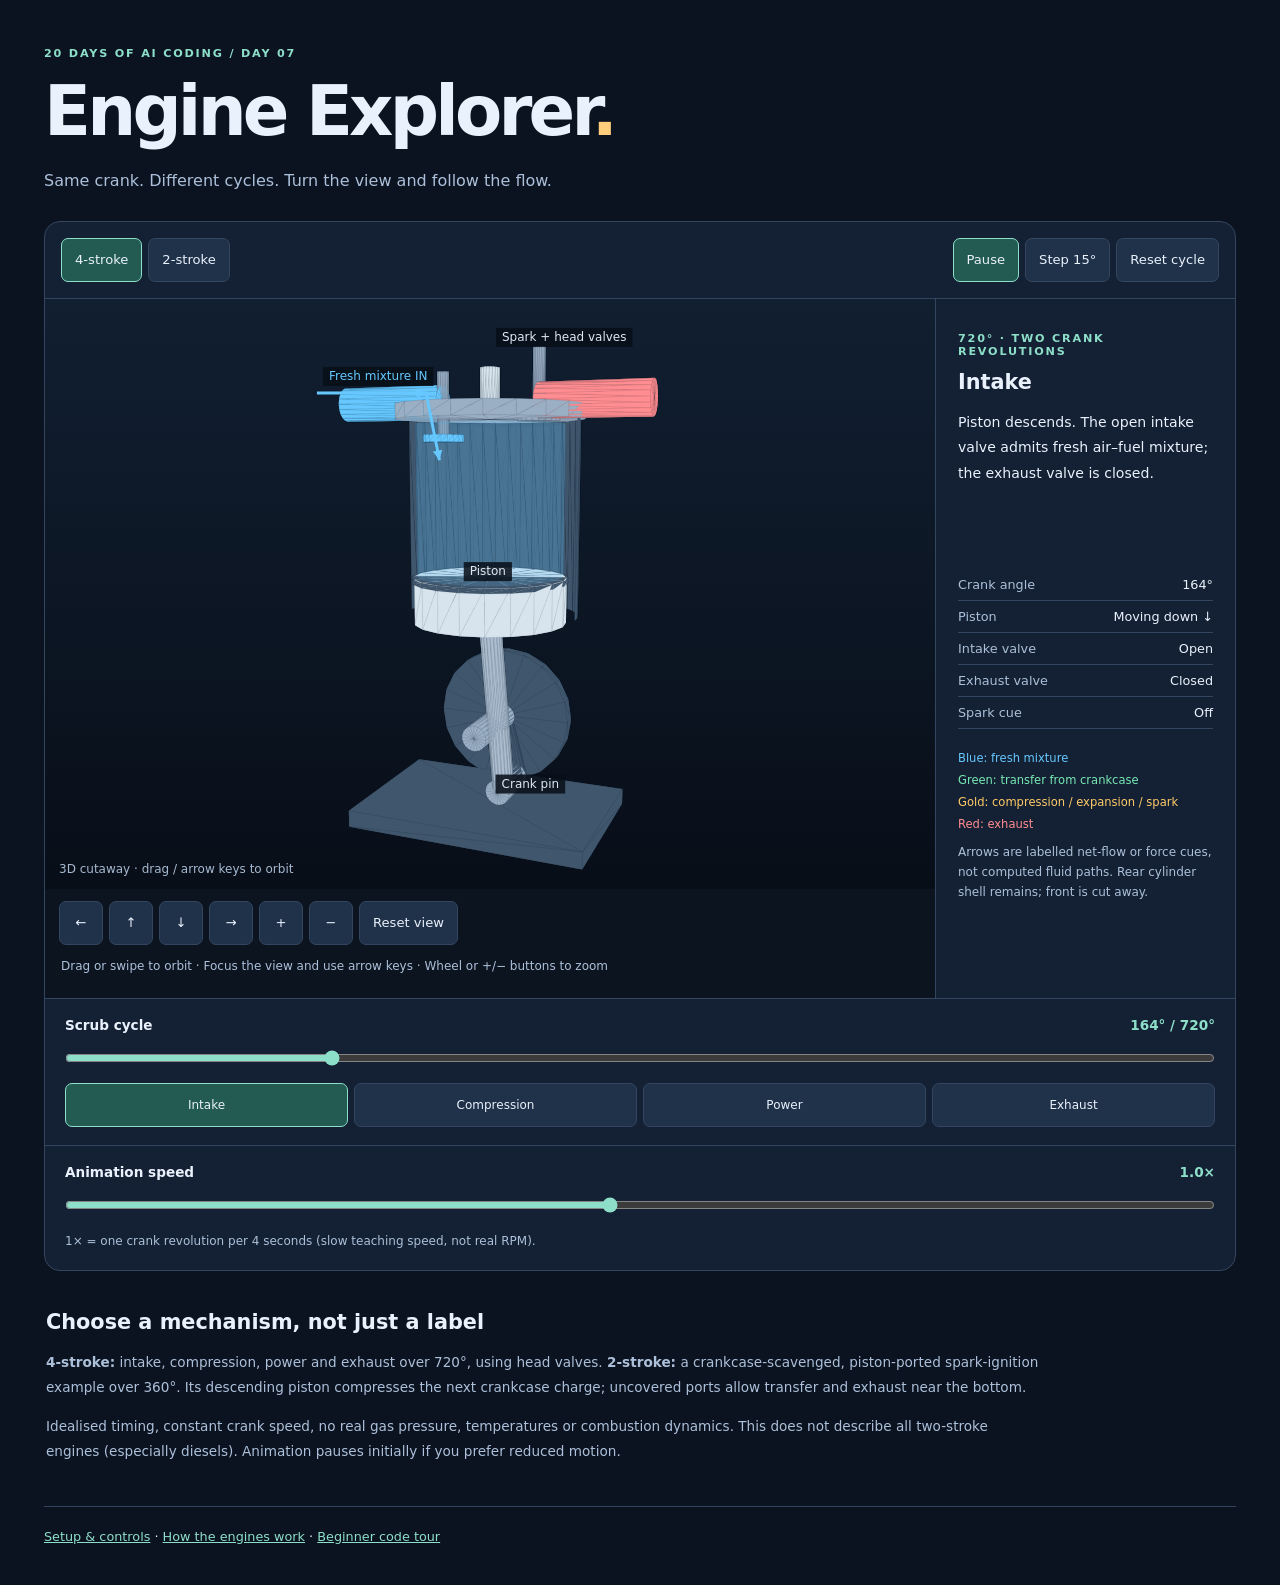
==== day-07-engine-explorer/index.html @ 9f5e90ee "Day 07: add rotatable 3D two-stroke and four-stroke Engine Explorer" ====
<!doctype html>
<html lang="en">
<head>
  <meta charset="utf-8">
  <meta name="viewport" content="width=device-width, initial-scale=1">
  <meta name="color-scheme" content="dark">
  <title>Engine Explorer · Day 07</title>
  <link rel="stylesheet" href="style.css">
  <!-- Deferred scripts run in this order, after document parsing. -->
  <script src="engine.js" defer></script>
  <script src="renderer.js" defer></script>
  <script src="app.js" defer></script>
</head>
<body>
<main>
  <header><p class="eyebrow">20 days of AI coding / day 07</p><h1>Engine Explorer<span>.</span></h1><p class="intro">Same crank. Different cycles. Turn the view and follow the flow.</p></header>
  <section class="explorer" aria-label="Interactive three-dimensional engine animation">
    <div class="toolbar">
      <div class="switch" role="group" aria-label="Engine type"><button id="four" type="button" aria-pressed="true">4-stroke</button><button id="two" type="button" aria-pressed="false">2-stroke</button></div>
      <div class="buttons"><button id="play" type="button" aria-pressed="true">Pause</button><button id="step" type="button">Step 15°</button><button id="reset-cycle" type="button">Reset cycle</button></div>
    </div>
    <div class="workspace">
      <div class="visual">
        <!-- Canvas draws projected 3D geometry. The captions and state list below
             provide text equivalents; this is not a native accessible 3D widget. -->
        <canvas id="engine-view" tabindex="0" aria-label="Rotatable 3D cutaway of a four-stroke engine" aria-describedby="view-help">Your browser needs HTML canvas support.</canvas>
        <div class="camera-tools" role="group" aria-label="Camera controls"><button id="orbit-left" type="button" aria-label="Rotate view left">←</button><button id="orbit-up" type="button" aria-label="Rotate view up">↑</button><button id="orbit-down" type="button" aria-label="Rotate view down">↓</button><button id="orbit-right" type="button" aria-label="Rotate view right">→</button><button id="zoom-in" type="button" aria-label="Zoom in">+</button><button id="zoom-out" type="button" aria-label="Zoom out">−</button><button id="reset-view" type="button">Reset view</button></div>
        <p id="view-help" class="hint">Drag or swipe to orbit · Focus the view and use arrow keys · Wheel or +/− buttons to zoom</p>
      </div>
      <aside class="explanation" aria-labelledby="phase-title">
        <p class="eyebrow" id="cycle-label">720° · two crank revolutions</p>
        <h2 id="phase-title">Intake</h2>
        <p id="caption"></p>
        <dl class="state"><div><dt>Crank angle</dt><dd id="angle-value">0°</dd></div><div><dt>Piston</dt><dd id="direction">At dead centre</dd></div><div><dt id="intake-label">Intake valve</dt><dd id="intake-state"></dd></div><div><dt id="exhaust-label">Exhaust valve</dt><dd id="exhaust-state"></dd></div><div id="transfer-row" hidden><dt>Transfer port</dt><dd id="transfer-state"></dd></div><div><dt>Spark cue</dt><dd id="spark-state"></dd></div></dl>
        <div class="legend"><span class="fresh">Blue: fresh mixture</span><span class="transfer">Green: transfer from crankcase</span><span class="hot">Gold: compression / expansion / spark</span><span class="exhaust">Red: exhaust</span></div>
        <p class="hint">Arrows are labelled net-flow or force cues, not computed fluid paths. Rear cylinder shell remains; front is cut away.</p>
      </aside>
    </div>
    <div class="timeline"><label for="angle">Scrub cycle <output id="angle-output" for="angle">0° / 720°</output></label><input id="angle" type="range" min="0" max="719" value="0" step="1"><div id="stages" class="stages" role="group" aria-label="Jump to engine stage"></div></div>
    <div class="speed"><label for="speed">Animation speed <output id="speed-output" for="speed">1.0×</output></label><input id="speed" type="range" min="0.1" max="2" value="1" step="0.1"><span class="hint">1× = one crank revolution per 4 seconds (slow teaching speed, not real RPM).</span></div>
    <p id="announcement" class="sr-only" role="status" aria-live="polite"></p>
  </section>
  <section class="notes"><h2>Choose a mechanism, not just a label</h2><p><strong>4-stroke:</strong> intake, compression, power and exhaust over 720°, using head valves. <strong>2-stroke:</strong> a crankcase-scavenged, piston-ported spark-ignition example over 360°. Its descending piston compresses the next crankcase charge; uncovered ports allow transfer and exhaust near the bottom.</p><p>Idealised timing, constant crank speed, no real gas pressure, temperatures or combustion dynamics. This does not describe all two-stroke engines (especially diesels). Animation pauses initially if you prefer reduced motion.</p></section>
  <footer><a href="README.md">Setup &amp; controls</a> · <a href="HOW_ENGINES_WORK.md">How the engines work</a> · <a href="LEARNING_GUIDE.md">Beginner code tour</a></footer>
  <noscript><p>Enable JavaScript for animation. The mechanics guide can still be read without it.</p></noscript>
</main>
</body>
</html>
---- day-07-engine-explorer/style.css ----
/* Theme tokens keep all control styling coherent and easy to experiment with. */
:root { color-scheme: dark; --bg:#0b1220; --panel:#142033; --ink:#e9f1fc; --muted:#acc0d9; --line:#34465f; --accent:#8ddfc9; font-family:system-ui,-apple-system,BlinkMacSystemFont,"Segoe UI",sans-serif; color:var(--ink); background:var(--bg); }
* { box-sizing:border-box; }
body { margin:0; }
main { max-width:1240px; margin:auto; padding:36px 24px; }
.eyebrow { color:var(--accent); text-transform:uppercase; font-size:.7rem; letter-spacing:.16em; font-weight:700; }
h1 { font-size:clamp(2.7rem,6vw,4.3rem); letter-spacing:-.055em; margin:8px 0; }
h1 span { color:#ffce7d; }
.intro { color:var(--muted); line-height:1.7; margin-bottom:26px; }
.explorer { background:var(--panel); border:1px solid var(--line); border-radius:16px; overflow:hidden; }
.toolbar { display:flex; justify-content:space-between; align-items:center; gap:12px; flex-wrap:wrap; padding:16px; }
.switch,.buttons,.camera-tools,.stages { display:flex; flex-wrap:wrap; gap:6px; }
button { min-height:44px; font:inherit; font-size:.82rem; padding:9px 13px; border:1px solid var(--line); border-radius:7px; color:var(--ink); background:#20324a; cursor:pointer; }
button:hover { background:#304b69; }
button[aria-pressed="true"] { background:#235b52; border-color:var(--accent); }
:focus-visible { outline:3px solid #ffce7d; outline-offset:3px; }
/* Grid makes a real view/sidebar split; mobile stacks them without shrinking controls. */
.workspace { display:grid; grid-template-columns:minmax(0,1fr) 300px; border-block:1px solid var(--line); }
.visual { min-width:0; background:#0c1420; }
canvas { width:100%; height:590px; display:block; touch-action:none; cursor:grab; }
canvas:active { cursor:grabbing; }
canvas:focus-visible { outline-offset:-4px; }
.camera-tools { padding:12px 14px 0; }
.camera-tools button { min-width:44px; }
.hint { font-size:.75rem; color:var(--muted); line-height:1.65; }
.visual>.hint { padding:0 16px 10px; }
.explanation { padding:22px; border-left:1px solid var(--line); }
h2 { font-size:1.3rem; margin:10px 0; line-height:1.3; }
#caption { font-size:.88rem; line-height:1.8; min-height:145px; }
.state { font-size:.8rem; }
.state>div { display:flex; justify-content:space-between; gap:12px; padding:8px 0; border-bottom:1px solid var(--line); }
dt { color:var(--muted); } dd { margin:0; text-align:right; }
.legend { display:flex; flex-direction:column; gap:8px; font-size:.72rem; margin-top:22px; }
.fresh { color:#66c8ff; }.transfer { color:#77e8b4; }.hot { color:#ffcb68; }.exhaust { color:#ff8d91; }
.timeline,.speed { padding:18px 20px; }
.timeline { border-bottom:1px solid var(--line); }
label { font-size:.85rem; font-weight:600; display:flex; justify-content:space-between; gap:12px; }
output { color:var(--accent); font-variant-numeric:tabular-nums; }
input[type="range"] { width:100%; min-height:30px; accent-color:var(--accent); margin:10px 0; cursor:pointer; }
.stages button { flex:1; font-size:.75rem; }
.notes { padding:28px 2px; max-width:1000px; }
.notes p { font-size:.85rem; color:var(--muted); line-height:1.85; }
footer { border-top:1px solid var(--line); padding-top:18px; font-size:.8rem; line-height:1.9; }
a { color:var(--accent); }
.sr-only { position:absolute; width:1px; height:1px; overflow:hidden; clip-path:inset(50%); white-space:nowrap; }
[hidden] { display:none !important; }
@media(max-width:800px) { .workspace { grid-template-columns:1fr; } .explanation { border-left:0; border-top:1px solid var(--line); } #caption { min-height:0; } canvas { height:520px; } }
@media(max-width:480px) { main { padding:24px 10px; } canvas { height:440px; } .toolbar { padding:12px; } .stages button { flex-basis:40%; } }
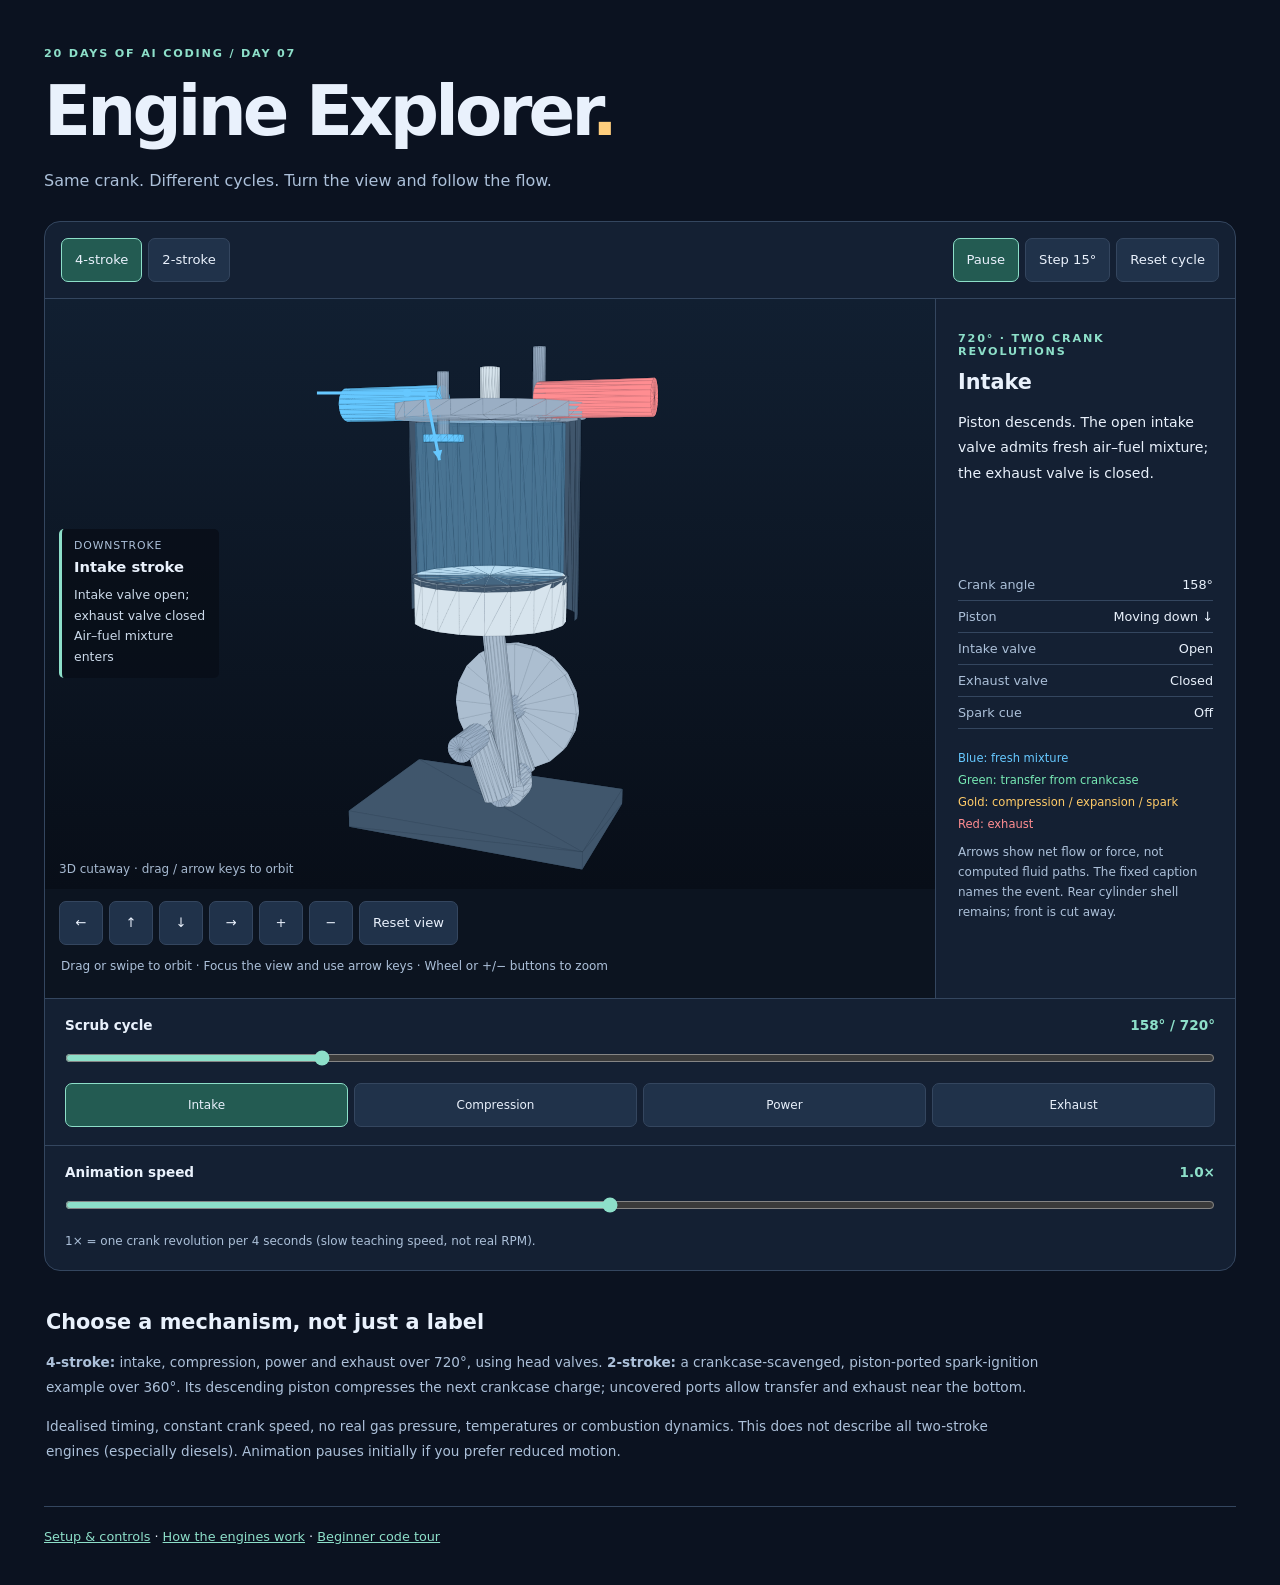
==== commit 85d2a131: "Improve engine captions and correct crankshaft clearance and colours" ====
--- a/day-07-engine-explorer/index.html
+++ b/day-07-engine-explorer/index.html
@@ -23,7 +23,10 @@
       <div class="visual">
         <!-- Canvas draws projected 3D geometry. The captions and state list below
              provide text equivalents; this is not a native accessible 3D widget. -->
+        <div class="viewport">
+        <div class="stroke-caption" aria-hidden="true"><span id="stroke-direction">Downstroke</span><strong id="stroke-name">Intake stroke</strong><p id="stroke-events">Air–fuel mixture enters</p></div>
         <canvas id="engine-view" tabindex="0" aria-label="Rotatable 3D cutaway of a four-stroke engine" aria-describedby="view-help">Your browser needs HTML canvas support.</canvas>
+        </div>
         <div class="camera-tools" role="group" aria-label="Camera controls"><button id="orbit-left" type="button" aria-label="Rotate view left">←</button><button id="orbit-up" type="button" aria-label="Rotate view up">↑</button><button id="orbit-down" type="button" aria-label="Rotate view down">↓</button><button id="orbit-right" type="button" aria-label="Rotate view right">→</button><button id="zoom-in" type="button" aria-label="Zoom in">+</button><button id="zoom-out" type="button" aria-label="Zoom out">−</button><button id="reset-view" type="button">Reset view</button></div>
         <p id="view-help" class="hint">Drag or swipe to orbit · Focus the view and use arrow keys · Wheel or +/− buttons to zoom</p>
       </div>
@@ -33,7 +36,7 @@
         <p id="caption"></p>
         <dl class="state"><div><dt>Crank angle</dt><dd id="angle-value">0°</dd></div><div><dt>Piston</dt><dd id="direction">At dead centre</dd></div><div><dt id="intake-label">Intake valve</dt><dd id="intake-state"></dd></div><div><dt id="exhaust-label">Exhaust valve</dt><dd id="exhaust-state"></dd></div><div id="transfer-row" hidden><dt>Transfer port</dt><dd id="transfer-state"></dd></div><div><dt>Spark cue</dt><dd id="spark-state"></dd></div></dl>
         <div class="legend"><span class="fresh">Blue: fresh mixture</span><span class="transfer">Green: transfer from crankcase</span><span class="hot">Gold: compression / expansion / spark</span><span class="exhaust">Red: exhaust</span></div>
-        <p class="hint">Arrows are labelled net-flow or force cues, not computed fluid paths. Rear cylinder shell remains; front is cut away.</p>
+        <p class="hint">Arrows show net flow or force, not computed fluid paths. The fixed caption names the event. Rear cylinder shell remains; front is cut away.</p>
       </aside>
     </div>
     <div class="timeline"><label for="angle">Scrub cycle <output id="angle-output" for="angle">0° / 720°</output></label><input id="angle" type="range" min="0" max="719" value="0" step="1"><div id="stages" class="stages" role="group" aria-label="Jump to engine stage"></div></div>
--- a/day-07-engine-explorer/style.css
+++ b/day-07-engine-explorer/style.css
@@ -46,3 +46,15 @@
 [hidden] { display:none !important; }
 @media(max-width:800px) { .workspace { grid-template-columns:1fr; } .explanation { border-left:0; border-top:1px solid var(--line); } #caption { min-height:0; } canvas { height:520px; } }
 @media(max-width:480px) { main { padding:24px 10px; } canvas { height:440px; } .toolbar { padding:12px; } .stages button { flex-basis:40%; } }
+
+/* A fixed screen-space annotation beside the cylinder, never a moving 3D label.
+   Pointer events pass through to preserve camera dragging under the caption. */
+.viewport { position:relative; }
+.stroke-caption { position:absolute; z-index:1; left:14px; top:39%; max-width:160px; padding:10px 12px; border-left:3px solid var(--accent); background:rgba(8,14,24,.88); border-radius:5px; pointer-events:none; }
+.stroke-caption span { display:block; color:var(--muted); font-size:.68rem; text-transform:uppercase; letter-spacing:.08em; margin-bottom:5px; }
+.stroke-caption strong { display:block; color:var(--ink); font-size:.92rem; line-height:1.4; }
+@media(max-width:480px) { .stroke-caption { top:14px; left:10px; max-width:190px; } }
+
+.stroke-caption p { margin:8px 0 0; color:#cbd9e9; font-size:.78rem; line-height:1.65; }
+
+.stroke-caption p { white-space:pre-line; }
